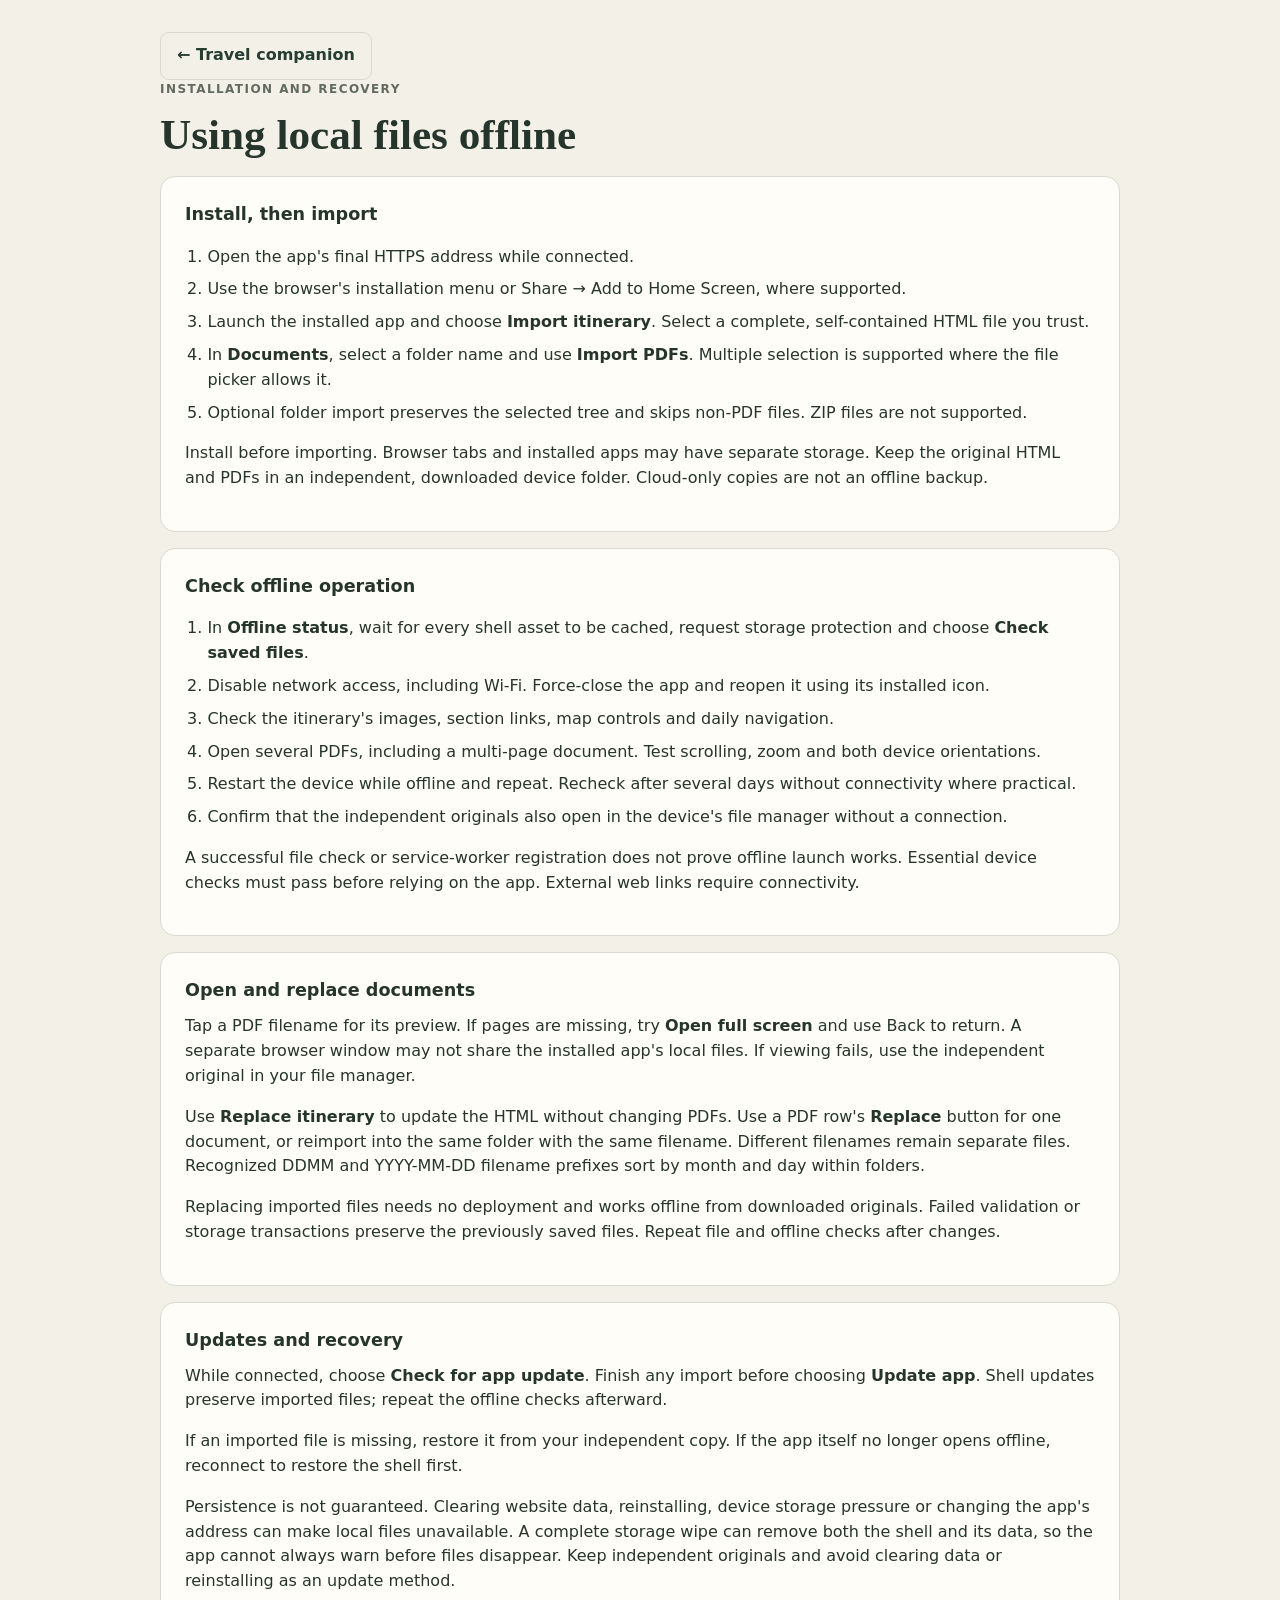
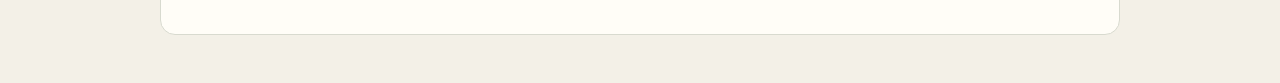
==== guide.html @ 91e1251c "Initial app shell" ====
<!doctype html>
<html lang="en">
<head>
  <meta charset="utf-8">
  <meta name="viewport" content="width=device-width, initial-scale=1, viewport-fit=cover">
  <meta name="theme-color" content="#263e32">
  <meta name="referrer" content="no-referrer">
  <meta http-equiv="Content-Security-Policy" content="default-src 'none'; style-src 'self'; img-src 'self'; base-uri 'none'; form-action 'none'">
  <title>Offline use · Travel companion</title>
  <link rel="stylesheet" href="./styles.css">
</head>
<body>
  <main class="content">
    <a class="button quiet" href="./#status">← Travel companion</a>
    <p class="eyebrow">Installation and recovery</p>
    <h1>Using local files offline</h1>
    <div class="panel">
      <h2>Install, then import</h2>
      <ol>
        <li>Open the app's final HTTPS address while connected.</li>
        <li>Use the browser's installation menu or Share → Add to Home Screen, where supported.</li>
        <li>Launch the installed app and choose <strong>Import itinerary</strong>. Select a complete, self-contained HTML file you trust.</li>
        <li>In <strong>Documents</strong>, select a folder name and use <strong>Import PDFs</strong>. Multiple selection is supported where the file picker allows it.</li>
        <li>Optional folder import preserves the selected tree and skips non-PDF files. ZIP files are not supported.</li>
      </ol>
      <p>Install before importing. Browser tabs and installed apps may have separate storage. Keep the original HTML and PDFs in an independent, downloaded device folder. Cloud-only copies are not an offline backup.</p>
    </div>
    <div class="panel">
      <h2>Check offline operation</h2>
      <ol>
        <li>In <strong>Offline status</strong>, wait for every shell asset to be cached, request storage protection and choose <strong>Check saved files</strong>.</li>
        <li>Disable network access, including Wi-Fi. Force-close the app and reopen it using its installed icon.</li>
        <li>Check the itinerary's images, section links, map controls and daily navigation.</li>
        <li>Open several PDFs, including a multi-page document. Test scrolling, zoom and both device orientations.</li>
        <li>Restart the device while offline and repeat. Recheck after several days without connectivity where practical.</li>
        <li>Confirm that the independent originals also open in the device's file manager without a connection.</li>
      </ol>
      <p>A successful file check or service-worker registration does not prove offline launch works. Essential device checks must pass before relying on the app. External web links require connectivity.</p>
    </div>
    <div class="panel">
      <h2>Open and replace documents</h2>
      <p>Tap a PDF filename for its preview. If pages are missing, try <strong>Open full screen</strong> and use Back to return. A separate browser window may not share the installed app's local files. If viewing fails, use the independent original in your file manager.</p>
      <p>Use <strong>Replace itinerary</strong> to update the HTML without changing PDFs. Use a PDF row's <strong>Replace</strong> button for one document, or reimport into the same folder with the same filename. Different filenames remain separate files. Recognized DDMM and YYYY-MM-DD filename prefixes sort by month and day within folders.</p>
      <p>Replacing imported files needs no deployment and works offline from downloaded originals. Failed validation or storage transactions preserve the previously saved files. Repeat file and offline checks after changes.</p>
    </div>
    <div class="panel">
      <h2>Updates and recovery</h2>
      <p>While connected, choose <strong>Check for app update</strong>. Finish any import before choosing <strong>Update app</strong>. Shell updates preserve imported files; repeat the offline checks afterward.</p>
      <p>If an imported file is missing, restore it from your independent copy. If the app itself no longer opens offline, reconnect to restore the shell first.</p>
      <p>Persistence is not guaranteed. Clearing website data, reinstalling, device storage pressure or changing the app's address can make local files unavailable. A complete storage wipe can remove both the shell and its data, so the app cannot always warn before files disappear. Keep independent originals and avoid clearing data or reinstalling as an update method.</p>
    </div>
  </main>
</body>
</html>
---- styles.css ----
:root {
  color-scheme: light dark;
  --bg: #f3f0e7; --paper: #fffdf7; --ink: #26352c; --muted: #626b60;
  --green: #263e32; --line: #d8dacf; --soft: #e5ebdf; --alert: #884216;
  font: 16px/1.55 system-ui, -apple-system, BlinkMacSystemFont, "Segoe UI", sans-serif;
  background: var(--bg); color: var(--ink);
}
* { box-sizing: border-box; }
body { margin: 0; padding: env(safe-area-inset-top) env(safe-area-inset-right) env(safe-area-inset-bottom) env(safe-area-inset-left); }
[hidden] { display: none !important; }
a { color: var(--green); text-underline-offset: .2em; }
button, input, .button { font: inherit; }
button, .button {
  display: inline-flex; align-items: center; justify-content: center; gap: .5rem;
  min-height: 44px; padding: .65rem 1rem; border: 1px solid var(--green);
  border-radius: 9px; background: var(--green); color: #fffdf7; text-decoration: none;
  font-weight: 600; cursor: pointer;
}
button:disabled { opacity: .55; cursor: wait; }
.quiet { background: transparent; color: var(--green); border-color: var(--line); }
button:hover, .button:hover { filter: brightness(1.1); }
:focus-visible { outline: 3px solid #be802c; outline-offset: 3px; }
.app-header { display: flex; align-items: center; justify-content: space-between; gap: 1rem; padding: .65rem 1.25rem; background: var(--paper); }
.brand { display: inline-flex; align-items: center; gap: .65rem; font-weight: 700; text-decoration: none; }
.brand img { border-radius: 9px; }
.network-hint { font-size: .8rem; color: var(--muted); text-align: right; }
.tabs { display: flex; gap: .25rem; padding: 0 1rem; border-bottom: 1px solid var(--line); background: var(--paper); }
.tabs a { display: flex; align-items: center; gap: .4rem; min-height: 48px; padding: .5rem 1rem; text-decoration: none; border-bottom: 3px solid transparent; }
.tabs a[aria-current="page"] { border-bottom-color: var(--green); font-weight: 700; }
.count { font-size: .75rem; border-radius: 20px; background: var(--soft); padding: .05rem .45rem; }
h1, h2, p { margin-top: 0; }
h1 { font: 600 clamp(1.7rem, 4vw, 2.7rem)/1.2 ui-serif, Georgia, serif; margin-bottom: 1rem; }
h2 { font-size: 1.1rem; margin-bottom: .6rem; }
.eyebrow { color: var(--muted); text-transform: uppercase; letter-spacing: .12em; font-size: .75rem; font-weight: 700; margin-bottom: .65rem; }
.small { font-size: .88rem; color: var(--muted); }
.panel { border: 1px solid var(--line); border-radius: 15px; background: var(--paper); padding: 1.5rem; margin-bottom: 1rem; }
.welcome { max-width: 680px; margin: clamp(1.5rem, 7vh, 5rem) auto; padding: clamp(1.5rem, 5vw, 3rem); }
.welcome > button { margin: .5rem 0 1.5rem; }
.content { max-width: 1000px; margin: 0 auto; padding: 2rem 1.25rem; }
.section-heading { display: flex; justify-content: space-between; align-items: center; gap: 2rem; }
.section-heading > p { max-width: 290px; }
.actions { display: flex; flex-wrap: wrap; gap: .65rem; margin: .8rem 0; }
input[type="text"], input[type="search"] { display: block; width: 100%; min-height: 46px; border: 1px solid var(--line); border-radius: 8px; padding: .65rem .8rem; color: var(--ink); background: var(--bg); }
label:not(.button), .search-label { display: block; font-weight: 600; margin-bottom: .4rem; }
.import-panel input { max-width: 460px; }
.search-label { margin-top: 1.5rem; }
#document-search { margin-bottom: 1.5rem; }
.folder-heading { margin: 1.8rem 0 .65rem; overflow-wrap: anywhere; }
.document-row { display: flex; align-items: center; gap: .75rem; padding: .85rem 1rem; background: var(--paper); border: 1px solid var(--line); border-radius: 10px; margin-bottom: .5rem; }
.document-main { flex: 1; min-width: 0; }
.document-main button { padding: 0; justify-content: flex-start; text-align: left; background: none; border: 0; color: var(--green); overflow-wrap: anywhere; min-height: 44px; }
.document-main .small { margin: .1rem 0 0; }
.document-actions { display: flex; gap: .4rem; }
.document-actions button { font-size: .8rem; padding: .4rem .65rem; }
.status-grid { display: grid; grid-template-columns: 1fr 1fr; gap: 1rem; }
.status-grid .panel { margin: 0; }
.status-grid + p { margin: 1rem 0; }
.notice { padding: 1rem; border-radius: 9px; background: var(--soft); }
.message, .update-banner { padding: .85rem 1.25rem; background: var(--soft); overflow-wrap: anywhere; }
.message[data-kind="error"] { color: var(--alert); background: #fff0dd; }
.update-banner { display: flex; align-items: center; justify-content: space-between; gap: 1rem; border-bottom: 1px solid var(--line); }
.viewer-toolbar { display: flex; flex-wrap: wrap; align-items: center; gap: .7rem; min-height: 58px; padding: .5rem 1rem; }
.file-label { font: inherit; font-size: .85rem; color: var(--muted); flex: 1; overflow-wrap: anywhere; margin: 0; }
.viewer-toolbar .button, .viewer-toolbar button { font-size: .8rem; }
#itinerary-view iframe { display: block; width: 100%; height: calc(100vh - 166px); height: calc(100dvh - 166px - env(safe-area-inset-top) - env(safe-area-inset-bottom)); min-height: 400px; border: 0; background: var(--bg); }
#pdf-view iframe { display: block; width: 100%; height: 75vh; height: 75dvh; min-height: 400px; border: 0; background: var(--paper); }
.pdf-help { padding: 0 1rem; }
.expanded .app-header, .expanded .tabs { display: none; }
.expanded #itinerary-view iframe { height: calc(100vh - 66px); height: calc(100dvh - 66px - env(safe-area-inset-top) - env(safe-area-inset-bottom)); }
.file-inputs { position: absolute; width: 1px; height: 1px; overflow: hidden; clip-path: inset(50%); }
body.busy { cursor: progress; }
body.busy .button { pointer-events: none; opacity: .6; }
ol { padding-left: 1.4rem; }
li { margin-bottom: .5rem; }
@media (max-width: 600px) {
  .app-header { padding: .65rem .8rem; }
  .brand { font-size: .9rem; }
  .tabs { padding: 0 .25rem; }
  .tabs a { padding: .5rem .65rem; font-size: .9rem; }
  .welcome { margin: 1rem; }
  .section-heading { display: block; }
  .status-grid { grid-template-columns: 1fr; }
  .document-row { flex-wrap: wrap; }
  .document-actions { width: 100%; }
}
@media (prefers-color-scheme: dark) {
  :root { --bg: #141d17; --paper: #1b271f; --ink: #edf0e7; --muted: #b2bdad; --green: #a4c9a8; --line: #3b4c3e; --soft: #2b3b2d; --alert: #ffcf9e; }
  button, .button { color: #14271b; }
  .quiet { color: var(--green); }
  .message[data-kind="error"] { background: #442c1b; }
}
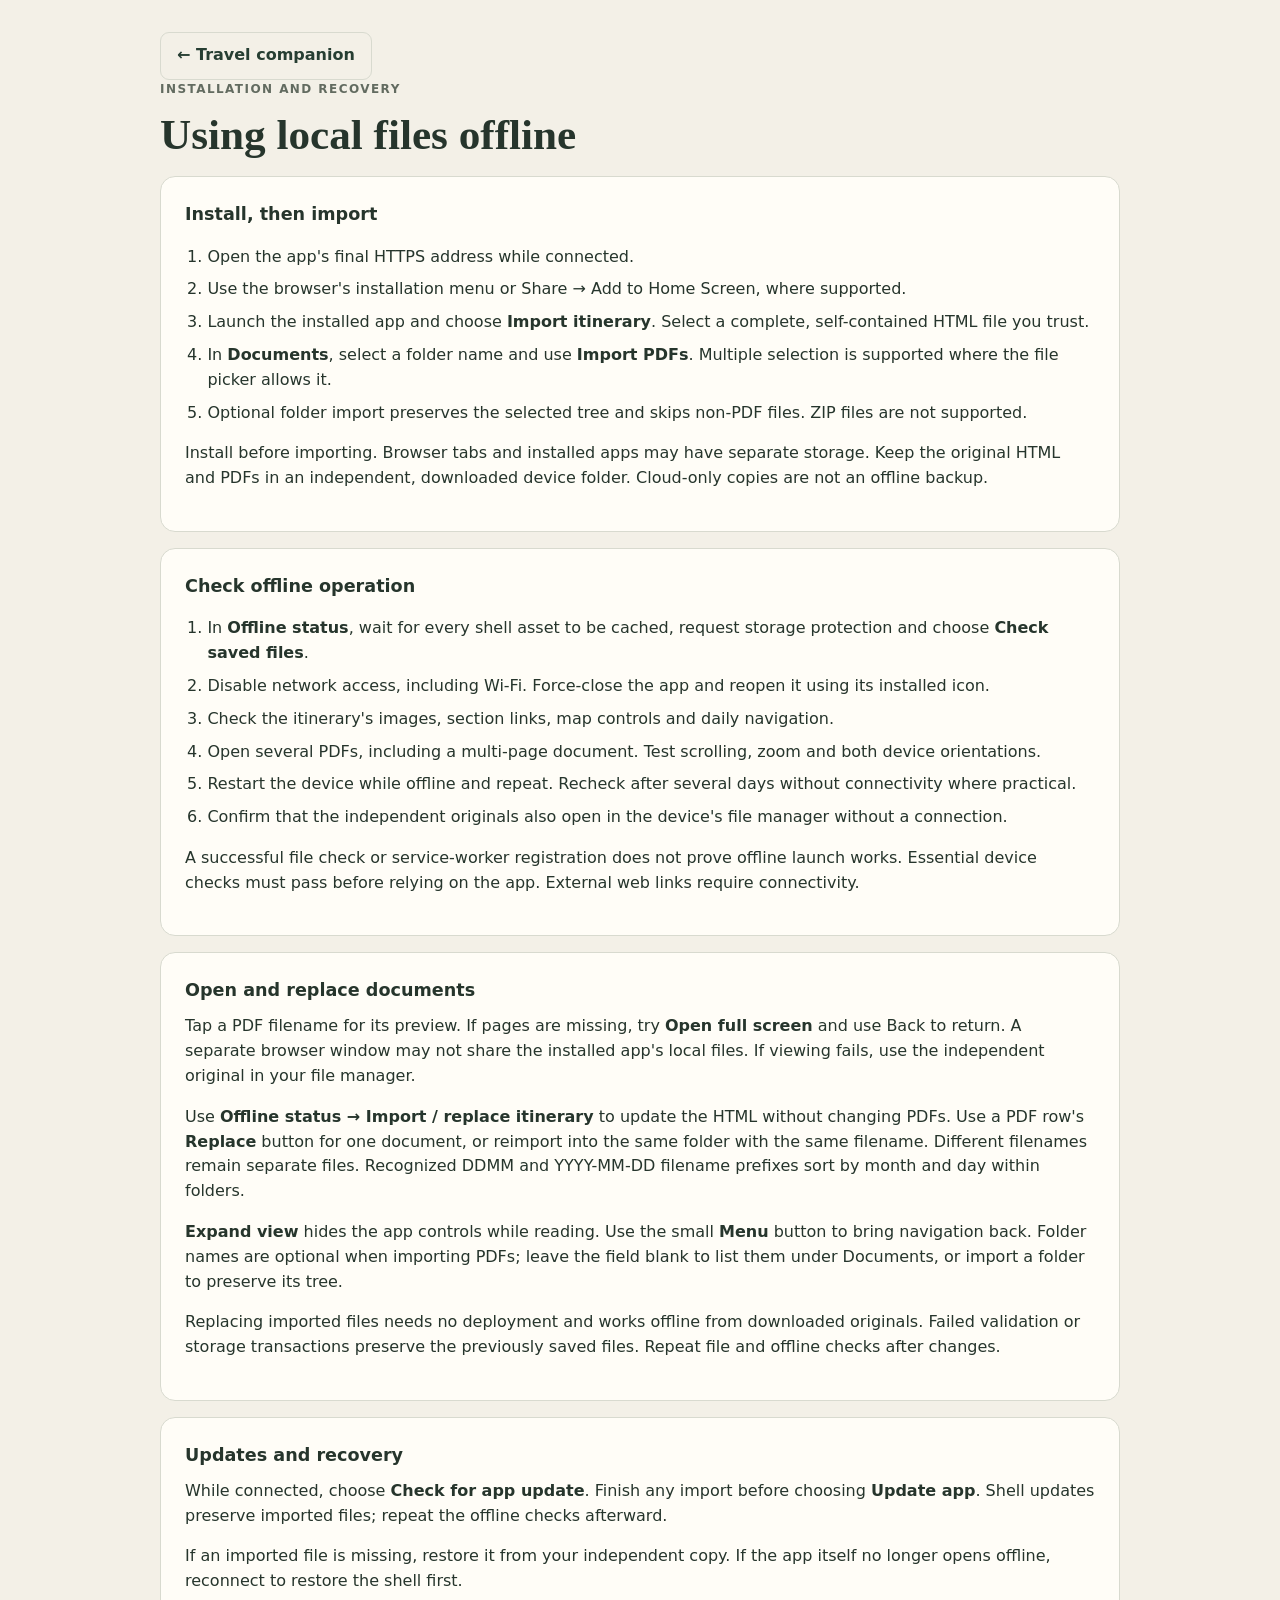
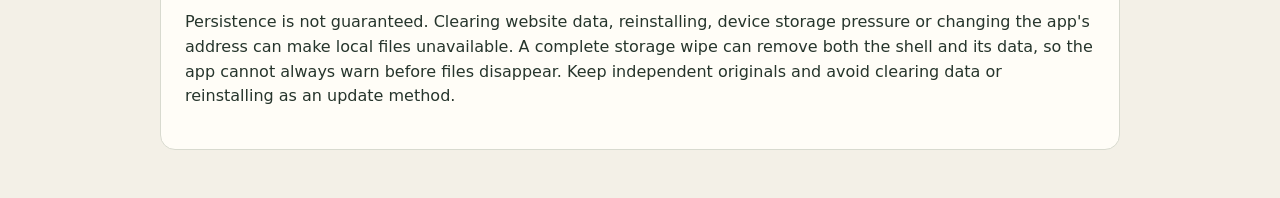
==== commit 0e46af8f: "Make itinerary reading fill the screen and remove assumed PDF folder" ====
--- a/guide.html
+++ b/guide.html
@@ -40,7 +40,8 @@
     <div class="panel">
       <h2>Open and replace documents</h2>
       <p>Tap a PDF filename for its preview. If pages are missing, try <strong>Open full screen</strong> and use Back to return. A separate browser window may not share the installed app's local files. If viewing fails, use the independent original in your file manager.</p>
-      <p>Use <strong>Replace itinerary</strong> to update the HTML without changing PDFs. Use a PDF row's <strong>Replace</strong> button for one document, or reimport into the same folder with the same filename. Different filenames remain separate files. Recognized DDMM and YYYY-MM-DD filename prefixes sort by month and day within folders.</p>
+      <p>Use <strong>Offline status → Import / replace itinerary</strong> to update the HTML without changing PDFs. Use a PDF row's <strong>Replace</strong> button for one document, or reimport into the same folder with the same filename. Different filenames remain separate files. Recognized DDMM and YYYY-MM-DD filename prefixes sort by month and day within folders.</p>
+      <p><strong>Expand view</strong> hides the app controls while reading. Use the small <strong>Menu</strong> button to bring navigation back. Folder names are optional when importing PDFs; leave the field blank to list them under Documents, or import a folder to preserve its tree.</p>
       <p>Replacing imported files needs no deployment and works offline from downloaded originals. Failed validation or storage transactions preserve the previously saved files. Repeat file and offline checks after changes.</p>
     </div>
     <div class="panel">
--- a/styles.css
+++ b/styles.css
@@ -21,12 +21,15 @@
 button:hover, .button:hover { filter: brightness(1.1); }
 :focus-visible { outline: 3px solid #be802c; outline-offset: 3px; }
 .app-header { display: flex; align-items: center; justify-content: space-between; gap: 1rem; padding: .65rem 1.25rem; background: var(--paper); }
+.has-files .app-header { display: none; }
 .brand { display: inline-flex; align-items: center; gap: .65rem; font-weight: 700; text-decoration: none; }
 .brand img { border-radius: 9px; }
 .network-hint { font-size: .8rem; color: var(--muted); text-align: right; }
-.tabs { display: flex; gap: .25rem; padding: 0 1rem; border-bottom: 1px solid var(--line); background: var(--paper); }
-.tabs a { display: flex; align-items: center; gap: .4rem; min-height: 48px; padding: .5rem 1rem; text-decoration: none; border-bottom: 3px solid transparent; }
+.tabs { display: flex; align-items: center; gap: .25rem; padding: 0 .75rem; border-bottom: 1px solid var(--line); background: var(--paper); }
+.tabs a { display: flex; flex-shrink: 0; align-items: center; gap: .4rem; min-height: 46px; padding: .4rem .8rem; text-decoration: none; border-bottom: 3px solid transparent; }
 .tabs a[aria-current="page"] { border-bottom-color: var(--green); font-weight: 700; }
+.tabs .expand-view { margin-left: auto; padding: .25rem .65rem; border: 0; font-size: .8rem; flex-shrink: 0; }
+.expand-view > [aria-hidden] { font-size: 1.4rem; line-height: 1; }
 .count { font-size: .75rem; border-radius: 20px; background: var(--soft); padding: .05rem .45rem; }
 h1, h2, p { margin-top: 0; }
 h1 { font: 600 clamp(1.7rem, 4vw, 2.7rem)/1.2 ui-serif, Georgia, serif; margin-bottom: 1rem; }
@@ -56,7 +59,9 @@
 .status-grid .panel { margin: 0; }
 .status-grid + p { margin: 1rem 0; }
 .notice { padding: 1rem; border-radius: 9px; background: var(--soft); }
-.message, .update-banner { padding: .85rem 1.25rem; background: var(--soft); overflow-wrap: anywhere; }
+.message, .update-banner { padding: .4rem 1rem; background: var(--soft); overflow-wrap: anywhere; font-size: .85rem; }
+.message { display: flex; align-items: center; justify-content: space-between; gap: .75rem; }
+.message > button { padding: 0; width: 44px; flex-shrink: 0; border: 0; font-size: 1.4rem; }
 .message[data-kind="error"] { color: var(--alert); background: #fff0dd; }
 .update-banner { display: flex; align-items: center; justify-content: space-between; gap: 1rem; border-bottom: 1px solid var(--line); }
 .viewer-toolbar { display: flex; flex-wrap: wrap; align-items: center; gap: .7rem; min-height: 58px; padding: .5rem 1rem; }
@@ -65,8 +70,15 @@
 #itinerary-view iframe { display: block; width: 100%; height: calc(100vh - 166px); height: calc(100dvh - 166px - env(safe-area-inset-top) - env(safe-area-inset-bottom)); min-height: 400px; border: 0; background: var(--bg); }
 #pdf-view iframe { display: block; width: 100%; height: 75vh; height: 75dvh; min-height: 400px; border: 0; background: var(--paper); }
 .pdf-help { padding: 0 1rem; }
-.expanded .app-header, .expanded .tabs { display: none; }
-.expanded #itinerary-view iframe { height: calc(100vh - 66px); height: calc(100dvh - 66px - env(safe-area-inset-top) - env(safe-area-inset-bottom)); }
+/* Fit the reader to the available visual viewport, including changing browser bars. */
+body.reading { height: 100vh; height: 100dvh; display: flex; flex-direction: column; overflow: hidden; }
+.reading > .tabs, .reading > .message, .reading > .update-banner { flex-shrink: 0; }
+.reading main { display: flex; flex: 1; min-height: 0; }
+.reading #panel-itinerary { display: flex; flex: 1; flex-direction: column; min-height: 0; min-width: 0; }
+.reading #itinerary-view { flex: 1; min-height: 0; }
+.reading #itinerary-view iframe { height: 100%; min-height: 0; }
+.expanded .app-header, .expanded .tabs, .expanded .message, .expanded .update-banner { display: none !important; }
+.reading-menu { position: fixed; top: calc(env(safe-area-inset-top) + .5rem); right: calc(env(safe-area-inset-right) + .6rem); z-index: 10; min-height: 44px; padding: .35rem .85rem; border-radius: 999px; background: var(--paper); color: var(--ink); font-size: .85rem; box-shadow: 0 2px 12px #0002; opacity: .92; }
 .file-inputs { position: absolute; width: 1px; height: 1px; overflow: hidden; clip-path: inset(50%); }
 body.busy { cursor: progress; }
 body.busy .button { pointer-events: none; opacity: .6; }
@@ -77,6 +89,8 @@
   .brand { font-size: .9rem; }
   .tabs { padding: 0 .25rem; }
   .tabs a { padding: .5rem .65rem; font-size: .9rem; }
+  .tabs .expand-view { width: 44px; padding: 0; }
+  .expand-label { display: none; }
   .welcome { margin: 1rem; }
   .section-heading { display: block; }
   .status-grid { grid-template-columns: 1fr; }
